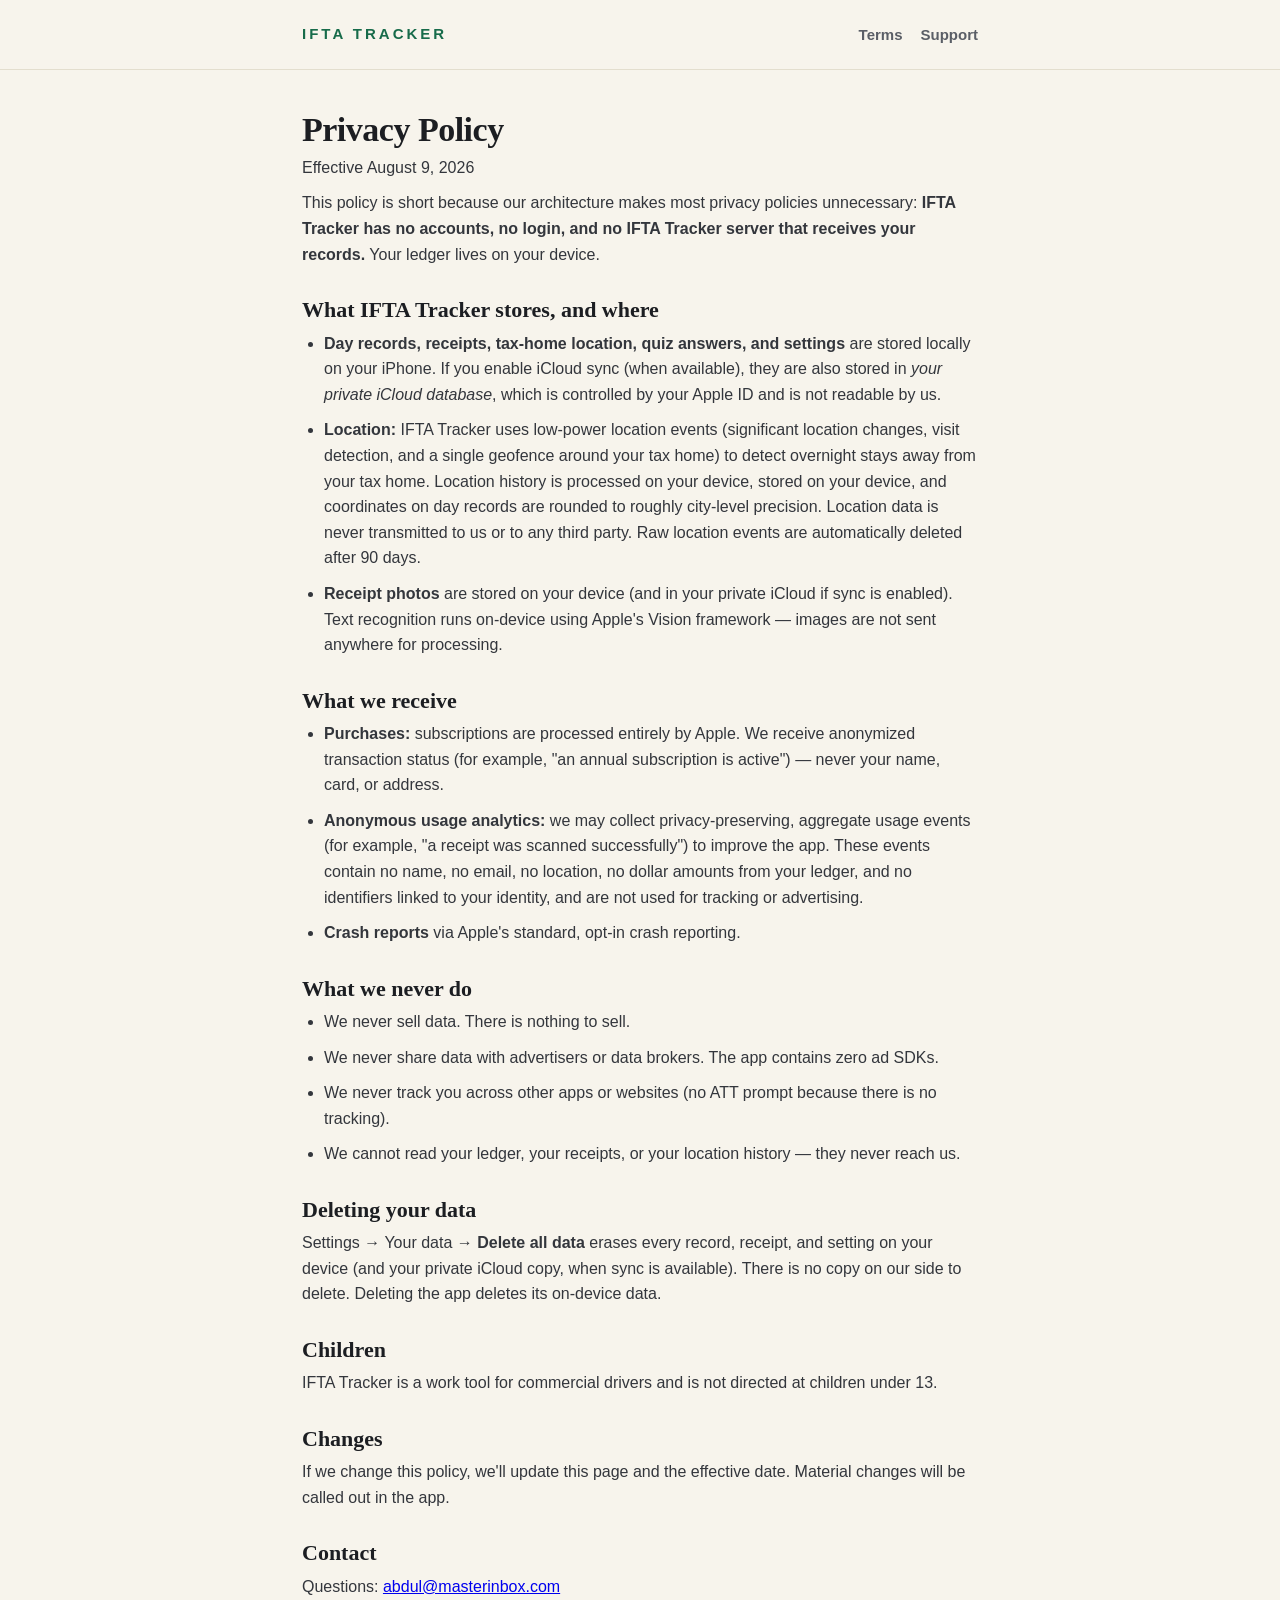
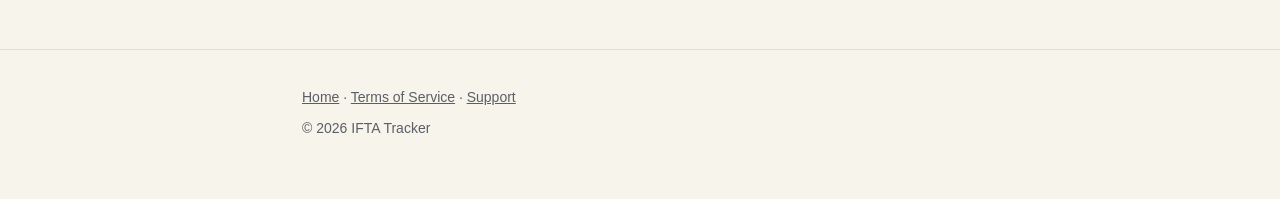
==== privacy/index.html @ a879c94c "IFTA Tracker marketing site: landing, privacy, terms, support" ====
<!DOCTYPE html>
<html lang="en">
<head>
<meta charset="utf-8">
<meta name="viewport" content="width=device-width, initial-scale=1">
<title>Privacy Policy — IFTA Tracker</title>
<link rel="stylesheet" href="../style.css">
</head>
<body>
<header class="site">
  <div class="wrap">
    <a class="wordmark" href="../">IFTA TRACKER</a>
    <nav class="nav"><a href="../terms/">Terms</a><a href="../support/">Support</a></nav>
  </div>
</header>

<section class="tight legal">
  <div class="wrap">
    <h1>Privacy Policy</h1>
    <p class="meta">Effective August 9, 2026</p>

    <p>This policy is short because our architecture makes most privacy policies
    unnecessary: <strong>IFTA Tracker has no accounts, no login, and no IFTA Tracker server that
    receives your records.</strong> Your ledger lives on your device.</p>

    <h2>What IFTA Tracker stores, and where</h2>
    <ul>
      <li><strong>Day records, receipts, tax-home location, quiz answers, and settings</strong>
      are stored locally on your iPhone. If you enable iCloud sync (when available), they
      are also stored in <em>your private iCloud database</em>, which is controlled by
      your Apple ID and is not readable by us.</li>
      <li><strong>Location:</strong> IFTA Tracker uses low-power location events (significant
      location changes, visit detection, and a single geofence around your tax home) to
      detect overnight stays away from your tax home. Location history is processed on
      your device, stored on your device, and coordinates on day records are rounded to
      roughly city-level precision. Location data is never transmitted to us or to any
      third party. Raw location events are automatically deleted after 90 days.</li>
      <li><strong>Receipt photos</strong> are stored on your device (and in your private
      iCloud if sync is enabled). Text recognition runs on-device using Apple's Vision
      framework — images are not sent anywhere for processing.</li>
    </ul>

    <h2>What we receive</h2>
    <ul>
      <li><strong>Purchases:</strong> subscriptions are processed entirely by Apple. We
      receive anonymized transaction status (for example, "an annual subscription is
      active") — never your name, card, or address.</li>
      <li><strong>Anonymous usage analytics:</strong> we may collect privacy-preserving,
      aggregate usage events (for example, "a receipt was scanned successfully") to
      improve the app. These events contain no name, no email, no location, no dollar
      amounts from your ledger, and no identifiers linked to your identity, and are not
      used for tracking or advertising.</li>
      <li><strong>Crash reports</strong> via Apple's standard, opt-in crash reporting.</li>
    </ul>

    <h2>What we never do</h2>
    <ul>
      <li>We never sell data. There is nothing to sell.</li>
      <li>We never share data with advertisers or data brokers. The app contains zero ad SDKs.</li>
      <li>We never track you across other apps or websites (no ATT prompt because there is no tracking).</li>
      <li>We cannot read your ledger, your receipts, or your location history — they never reach us.</li>
    </ul>

    <h2>Deleting your data</h2>
    <p>Settings → Your data → <strong>Delete all data</strong> erases every record,
    receipt, and setting on your device (and your private iCloud copy, when sync is
    available). There is no copy on our side to delete. Deleting the app deletes its
    on-device data.</p>

    <h2>Children</h2>
    <p>IFTA Tracker is a work tool for commercial drivers and is not directed at children
    under 13.</p>

    <h2>Changes</h2>
    <p>If we change this policy, we'll update this page and the effective date. Material
    changes will be called out in the app.</p>

    <h2>Contact</h2>
    <p>Questions: <a href="mailto:abdul@masterinbox.com">abdul@masterinbox.com</a></p>
  </div>
</section>

<footer class="site">
  <div class="wrap">
    <p><a href="../">Home</a> · <a href="../terms/">Terms of Service</a> · <a href="../support/">Support</a></p>
    <p style="margin-top:8px">© 2026 IFTA Tracker</p>
  </div>
</footer>
</body>
</html>
---- style.css ----
/* Road Ledger — IFTA Tracker marketing site */
:root {
  --paper: #F7F4EC;
  --surface: #FFFFFF;
  --ink: #1C1E22;
  --ink2: #5A5E66;
  --rule: #E3DECE;
  --money: #176B4A;
  --money-dark: #0F4D34;
  --amber: #E8A13D;
  --likely: #A87A0B;
  --likely-fill: #F6EAC9;
  --alert: #B3261E;
}
* { margin: 0; padding: 0; box-sizing: border-box; }
html { scroll-behavior: smooth; }
body {
  background: var(--paper);
  color: var(--ink);
  font-family: -apple-system, BlinkMacSystemFont, "Segoe UI", Roboto, Helvetica, Arial, sans-serif;
  line-height: 1.6;
  font-size: 18px;
}
.wrap { max-width: 720px; margin: 0 auto; padding: 0 22px; }
.wide { max-width: 1000px; }

header.site {
  padding: 20px 0;
  border-bottom: 1px solid var(--rule);
}
header.site .wrap { display: flex; justify-content: space-between; align-items: center; }
.wordmark {
  font-weight: 900; letter-spacing: 3px; font-size: 15px; color: var(--money);
  text-decoration: none;
}
.nav a { color: var(--ink2); text-decoration: none; margin-left: 18px; font-size: 15px; font-weight: 600; }
.nav a:hover { color: var(--money); }

h1, h2, h3, .serif {
  font-family: Georgia, "Times New Roman", serif;
  line-height: 1.15;
}
h1 { font-size: clamp(38px, 6vw, 58px); font-weight: 700; letter-spacing: -0.5px; }
h2 { font-size: clamp(28px, 4.5vw, 38px); margin-bottom: 18px; }
h3 { font-size: 22px; margin-bottom: 8px; }
.sub { color: var(--ink2); font-size: clamp(19px, 2.6vw, 22px); }

section { padding: 64px 0; }
section.tight { padding: 40px 0; }
.rule-top { border-top: 1px solid var(--rule); }

.eyebrow {
  font-size: 13px; font-weight: 800; letter-spacing: 2px; text-transform: uppercase;
  color: var(--likely); margin-bottom: 14px;
}
.money { color: var(--money); }
.big-money {
  font-size: clamp(52px, 9vw, 84px); font-weight: 900; color: var(--money);
  font-variant-numeric: tabular-nums; letter-spacing: -1px;
  font-family: -apple-system, BlinkMacSystemFont, sans-serif;
}

.cta, .cta:visited {
  display: inline-block; background: var(--money); color: #fff; text-decoration: none;
  font-weight: 800; font-size: 19px; padding: 18px 36px; border-radius: 14px;
  box-shadow: 0 6px 24px rgba(23, 107, 74, 0.35);
}
.cta:hover { background: var(--money-dark); }
.cta-sub { display: block; margin-top: 10px; color: var(--ink2); font-size: 14px; }

.card {
  background: var(--surface); border: 1px solid var(--rule); border-radius: 16px;
  padding: 26px; margin: 14px 0;
}
.stamp {
  display: inline-block; border: 2px solid var(--likely); color: var(--likely);
  background: var(--likely-fill); border-radius: 6px; padding: 2px 10px;
  font-size: 12px; font-weight: 900; letter-spacing: 1px;
}

.ledger-table { width: 100%; border-collapse: collapse; margin: 18px 0; }
.ledger-table td {
  padding: 12px 6px; border-bottom: 1px solid var(--rule);
  font-variant-numeric: tabular-nums;
}
.ledger-table td:last-child { text-align: right; font-weight: 800; color: var(--money); }

.dark {
  background: var(--money); color: #fff;
}
.dark h2, .dark h3 { color: #fff; }
.dark .sub, .dark p { color: #DCE9E0; }
.dark .card { background: rgba(255,255,255,0.07); border-color: rgba(255,255,255,0.18); }
.dark .card p, .dark .card li { color: #ECF3EE; }

.shots { display: flex; gap: 18px; justify-content: center; flex-wrap: wrap; margin-top: 30px; }
.shots img {
  width: min(270px, 80vw); border-radius: 24px; border: 1px solid var(--rule);
  box-shadow: 0 18px 50px rgba(28, 30, 34, 0.18);
}

.faq details {
  background: var(--surface); border: 1px solid var(--rule); border-radius: 12px;
  padding: 16px 20px; margin-bottom: 10px;
}
.faq summary { font-weight: 700; cursor: pointer; font-size: 17px; }
.faq details p { margin-top: 10px; color: var(--ink2); }

footer.site {
  border-top: 1px solid var(--rule); padding: 36px 0 60px; color: var(--ink2); font-size: 14px;
}
footer.site a { color: var(--ink2); }
.disclaimer {
  font-size: 13px; color: var(--ink2); border-left: 3px solid var(--amber);
  padding-left: 14px; margin-top: 18px;
}

/* legal pages */
.legal h1 { font-size: 34px; margin-bottom: 6px; }
.legal h2 { font-size: 22px; margin: 30px 0 8px; }
.legal p, .legal li { color: #33363c; font-size: 16px; margin-bottom: 10px; }
.legal ul { padding-left: 22px; }
.meta { color: var(--ink2); font-size: 14px; margin-bottom: 26px; }
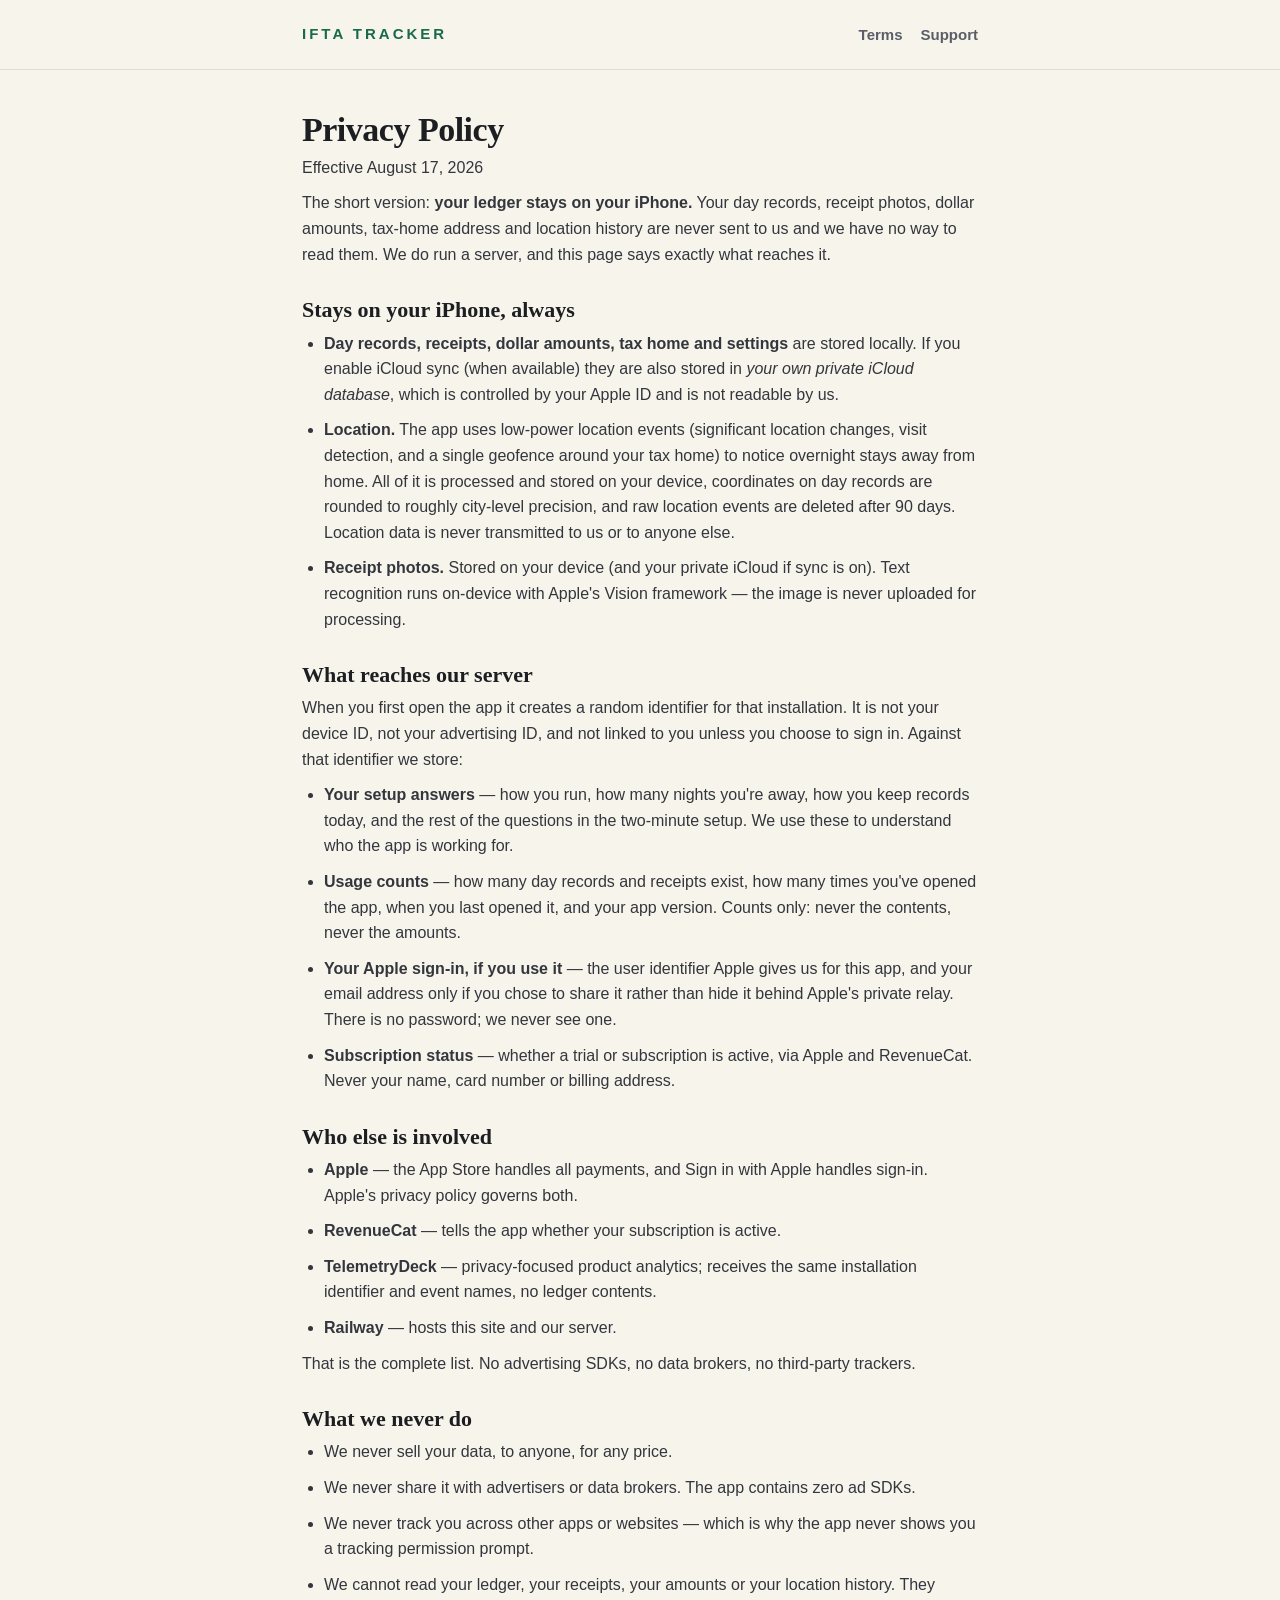
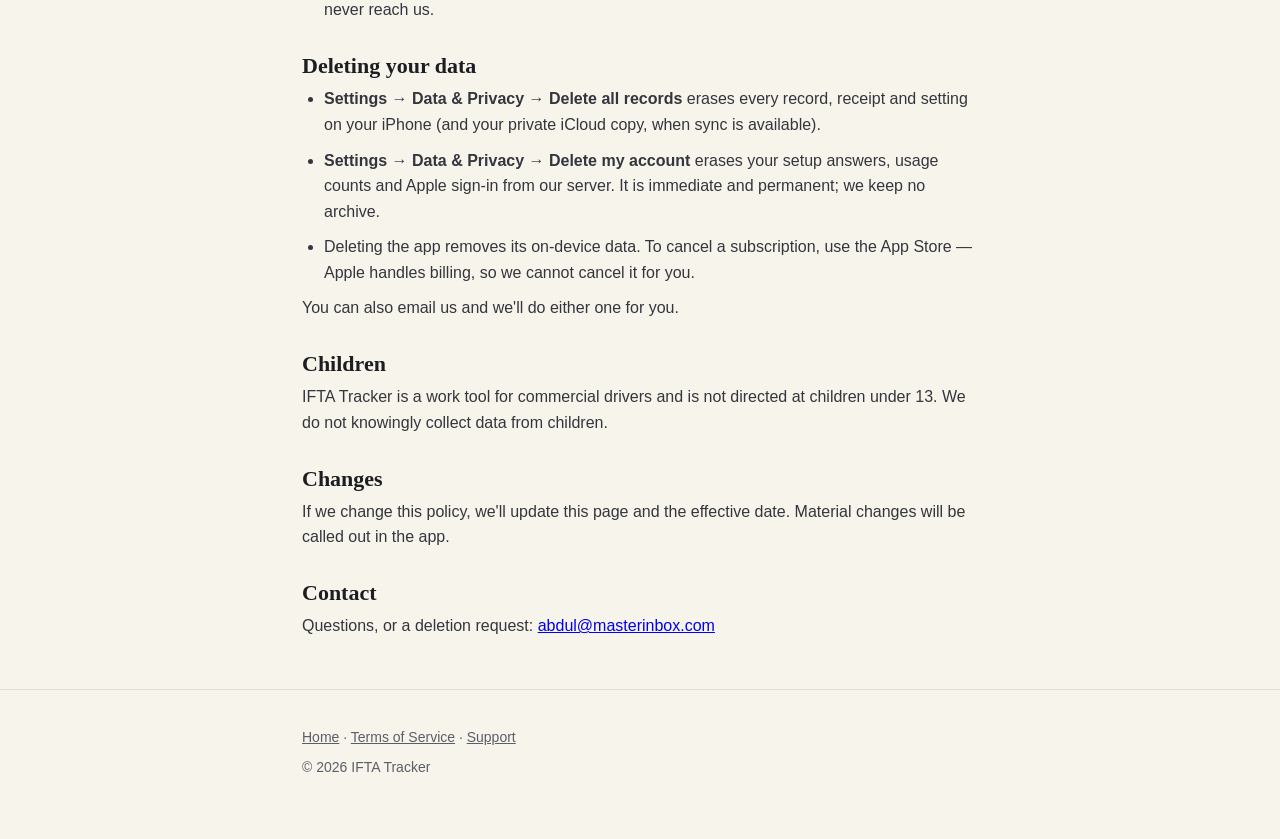
==== commit 9d59f885: "Privacy policy: say what actually reaches the server The app now has Sign in with Apple and reports " ====
--- a/privacy/index.html
+++ b/privacy/index.html
@@ -17,66 +17,93 @@
 <section class="tight legal">
   <div class="wrap">
     <h1>Privacy Policy</h1>
-    <p class="meta">Effective August 9, 2026</p>
+    <p class="meta">Effective August 17, 2026</p>
 
-    <p>This policy is short because our architecture makes most privacy policies
-    unnecessary: <strong>IFTA Tracker has no accounts, no login, and no IFTA Tracker server that
-    receives your records.</strong> Your ledger lives on your device.</p>
+    <p>The short version: <strong>your ledger stays on your iPhone.</strong> Your day
+    records, receipt photos, dollar amounts, tax-home address and location history are
+    never sent to us and we have no way to read them. We do run a server, and this page
+    says exactly what reaches it.</p>
 
-    <h2>What IFTA Tracker stores, and where</h2>
+    <h2>Stays on your iPhone, always</h2>
     <ul>
-      <li><strong>Day records, receipts, tax-home location, quiz answers, and settings</strong>
-      are stored locally on your iPhone. If you enable iCloud sync (when available), they
-      are also stored in <em>your private iCloud database</em>, which is controlled by
-      your Apple ID and is not readable by us.</li>
-      <li><strong>Location:</strong> IFTA Tracker uses low-power location events (significant
+      <li><strong>Day records, receipts, dollar amounts, tax home and settings</strong> are
+      stored locally. If you enable iCloud sync (when available) they are also stored in
+      <em>your own private iCloud database</em>, which is controlled by your Apple ID and
+      is not readable by us.</li>
+      <li><strong>Location.</strong> The app uses low-power location events (significant
       location changes, visit detection, and a single geofence around your tax home) to
-      detect overnight stays away from your tax home. Location history is processed on
-      your device, stored on your device, and coordinates on day records are rounded to
-      roughly city-level precision. Location data is never transmitted to us or to any
-      third party. Raw location events are automatically deleted after 90 days.</li>
-      <li><strong>Receipt photos</strong> are stored on your device (and in your private
-      iCloud if sync is enabled). Text recognition runs on-device using Apple's Vision
-      framework — images are not sent anywhere for processing.</li>
+      notice overnight stays away from home. All of it is processed and stored on your
+      device, coordinates on day records are rounded to roughly city-level precision, and
+      raw location events are deleted after 90 days. Location data is never transmitted to
+      us or to anyone else.</li>
+      <li><strong>Receipt photos.</strong> Stored on your device (and your private iCloud
+      if sync is on). Text recognition runs on-device with Apple's Vision framework — the
+      image is never uploaded for processing.</li>
     </ul>
 
-    <h2>What we receive</h2>
+    <h2>What reaches our server</h2>
+    <p>When you first open the app it creates a random identifier for that installation.
+    It is not your device ID, not your advertising ID, and not linked to you unless you
+    choose to sign in. Against that identifier we store:</p>
     <ul>
-      <li><strong>Purchases:</strong> subscriptions are processed entirely by Apple. We
-      receive anonymized transaction status (for example, "an annual subscription is
-      active") — never your name, card, or address.</li>
-      <li><strong>Anonymous usage analytics:</strong> we may collect privacy-preserving,
-      aggregate usage events (for example, "a receipt was scanned successfully") to
-      improve the app. These events contain no name, no email, no location, no dollar
-      amounts from your ledger, and no identifiers linked to your identity, and are not
-      used for tracking or advertising.</li>
-      <li><strong>Crash reports</strong> via Apple's standard, opt-in crash reporting.</li>
+      <li><strong>Your setup answers</strong> — how you run, how many nights you're away,
+      how you keep records today, and the rest of the questions in the two-minute setup.
+      We use these to understand who the app is working for.</li>
+      <li><strong>Usage counts</strong> — how many day records and receipts exist, how many
+      times you've opened the app, when you last opened it, and your app version. Counts
+      only: never the contents, never the amounts.</li>
+      <li><strong>Your Apple sign-in, if you use it</strong> — the user identifier Apple
+      gives us for this app, and your email address only if you chose to share it rather
+      than hide it behind Apple's private relay. There is no password; we never see one.</li>
+      <li><strong>Subscription status</strong> — whether a trial or subscription is active,
+      via Apple and RevenueCat. Never your name, card number or billing address.</li>
     </ul>
+
+    <h2>Who else is involved</h2>
+    <ul>
+      <li><strong>Apple</strong> — the App Store handles all payments, and Sign in with
+      Apple handles sign-in. Apple's privacy policy governs both.</li>
+      <li><strong>RevenueCat</strong> — tells the app whether your subscription is active.</li>
+      <li><strong>TelemetryDeck</strong> — privacy-focused product analytics; receives the
+      same installation identifier and event names, no ledger contents.</li>
+      <li><strong>Railway</strong> — hosts this site and our server.</li>
+    </ul>
+    <p>That is the complete list. No advertising SDKs, no data brokers, no third-party
+    trackers.</p>
 
     <h2>What we never do</h2>
     <ul>
-      <li>We never sell data. There is nothing to sell.</li>
-      <li>We never share data with advertisers or data brokers. The app contains zero ad SDKs.</li>
-      <li>We never track you across other apps or websites (no ATT prompt because there is no tracking).</li>
-      <li>We cannot read your ledger, your receipts, or your location history — they never reach us.</li>
+      <li>We never sell your data, to anyone, for any price.</li>
+      <li>We never share it with advertisers or data brokers. The app contains zero ad SDKs.</li>
+      <li>We never track you across other apps or websites — which is why the app never
+      shows you a tracking permission prompt.</li>
+      <li>We cannot read your ledger, your receipts, your amounts or your location history.
+      They never reach us.</li>
     </ul>
 
     <h2>Deleting your data</h2>
-    <p>Settings → Your data → <strong>Delete all data</strong> erases every record,
-    receipt, and setting on your device (and your private iCloud copy, when sync is
-    available). There is no copy on our side to delete. Deleting the app deletes its
-    on-device data.</p>
+    <ul>
+      <li><strong>Settings → Data &amp; Privacy → Delete all records</strong> erases every
+      record, receipt and setting on your iPhone (and your private iCloud copy, when sync
+      is available).</li>
+      <li><strong>Settings → Data &amp; Privacy → Delete my account</strong> erases your
+      setup answers, usage counts and Apple sign-in from our server. It is immediate and
+      permanent; we keep no archive.</li>
+      <li>Deleting the app removes its on-device data. To cancel a subscription, use the
+      App Store — Apple handles billing, so we cannot cancel it for you.</li>
+    </ul>
+    <p>You can also email us and we'll do either one for you.</p>
 
     <h2>Children</h2>
     <p>IFTA Tracker is a work tool for commercial drivers and is not directed at children
-    under 13.</p>
+    under 13. We do not knowingly collect data from children.</p>
 
     <h2>Changes</h2>
     <p>If we change this policy, we'll update this page and the effective date. Material
     changes will be called out in the app.</p>
 
     <h2>Contact</h2>
-    <p>Questions: <a href="mailto:abdul@masterinbox.com">abdul@masterinbox.com</a></p>
+    <p>Questions, or a deletion request: <a href="mailto:abdul@masterinbox.com">abdul@masterinbox.com</a></p>
   </div>
 </section>
 
--- a/style.css
+++ b/style.css
@@ -8,7 +8,9 @@
   --money: #176B4A;
   --money-dark: #0F4D34;
   --amber: #E8A13D;
-  --likely: #A87A0B;
+  /* Darkened from #A87A0B: it only ever paints small text (eyebrow, the
+     LIKELY badge) and failed WCAG AA on both paper and the amber fill. */
+  --likely: #7E5B07;
   --likely-fill: #F6EAC9;
   --alert: #B3261E;
 }
@@ -92,11 +94,76 @@
 .dark .sub, .dark p { color: #DCE9E0; }
 .dark .card { background: rgba(255,255,255,0.07); border-color: rgba(255,255,255,0.18); }
 .dark .card p, .dark .card li { color: #ECF3EE; }
+/* Anything painted --money is invisible on the green ground. Flip the
+   accent text to white inside dark sections and lighten the rules, so
+   these never need an inline colour patch at the call site. */
+.dark .money,
+.dark .big-money,
+.dark .eyebrow,
+.dark strong,
+.dark .ledger-table td,
+.dark .ledger-table td:last-child { color: #fff; }
+.dark .ledger-table td { border-bottom-color: rgba(255,255,255,0.22); }
 
-.shots { display: flex; gap: 18px; justify-content: center; flex-wrap: wrap; margin-top: 30px; }
+/* Quote wall. These are real posts by real drivers about the paperwork,
+   quoted short and linked back. Nobody here endorsed this app, and the
+   markup must never imply they did. */
+.quotes { display: grid; grid-template-columns: repeat(auto-fit, minmax(268px, 1fr)); gap: 14px; margin-top: 26px; }
+.quotes figure {
+  background: var(--surface); border: 1px solid var(--rule); border-radius: var(--r, 16px);
+  padding: 18px 20px 14px;
+}
+.quotes blockquote { font-size: 18px; line-height: 1.45; font-weight: 600; }
+.quotes figcaption { margin-top: 10px; font-size: 13px; color: var(--ink2); }
+.quotes figcaption a { color: var(--ink2); }
+.dark .quotes figure { background: rgba(255,255,255,0.07); border-color: rgba(255,255,255,0.18); }
+.dark .quotes blockquote { color: #fff; }
+.dark .quotes figcaption, .dark .quotes figcaption a { color: #DCE9E0; }
+.source-note { font-size: 13px; color: var(--ink2); margin-top: 16px; }
+
+/* Slider calculator. Everything is driven off one range input so the
+   number a driver lands on is his own, not our average. */
+.calc { margin-top: 24px; }
+.calc-head { display: flex; justify-content: space-between; align-items: baseline; gap: 12px; }
+.calc-head label { font-size: 17px; font-weight: 600; }
+.calc-nights { font-size: 34px; font-weight: 900; font-variant-numeric: tabular-nums; }
+.calc input[type="range"] {
+  -webkit-appearance: none; appearance: none; width: 100%; margin: 16px 0 4px;
+  height: 8px; border-radius: 999px; background: rgba(255,255,255,0.28); outline: none;
+}
+.calc input[type="range"]::-webkit-slider-thumb {
+  -webkit-appearance: none; appearance: none; width: 34px; height: 34px;
+  border-radius: 50%; background: #fff; border: 3px solid var(--money);
+  cursor: pointer; box-shadow: 0 3px 10px rgba(0,0,0,0.3);
+}
+.calc input[type="range"]::-moz-range-thumb {
+  width: 34px; height: 34px; border-radius: 50%; background: #fff;
+  border: 3px solid var(--money); cursor: pointer;
+}
+.calc input[type="range"]:focus-visible { outline: 3px solid #fff; outline-offset: 4px; }
+.calc-scale { display: flex; justify-content: space-between; font-size: 13px; opacity: 0.8; }
+.calc-out { margin-top: 22px; text-align: center; }
+.calc-year { font-size: clamp(46px, 10vw, 76px); font-weight: 900; line-height: 1;
+  font-variant-numeric: tabular-nums; letter-spacing: -1px; }
+.calc-label { font-size: 15px; margin-top: 8px; opacity: 0.9; }
+.calc-multiple { margin-top: 16px; font-size: 20px; font-weight: 700; }
+
+/* Price: the eye lands on the dollars, the cents stay legible because the
+   charge really is $99.99 and the page must not imply otherwise. */
+.price-lockup { display: inline-flex; align-items: flex-start; justify-content: center; }
+.price-cents { font-size: 0.42em; font-weight: 800; margin-top: 0.42em; }
+.price-term { font-size: 0.28em; font-weight: 700; margin-top: 1.3em; margin-left: 6px; opacity: 0.9; }
+
+.shots { display: flex; gap: 22px; justify-content: center; flex-wrap: wrap; margin-top: 30px; }
+.shots figure { width: min(258px, 78vw); }
 .shots img {
-  width: min(270px, 80vw); border-radius: 24px; border: 1px solid var(--rule);
+  width: 100%; height: auto; display: block;
+  border-radius: 24px; border: 1px solid var(--rule);
   box-shadow: 0 18px 50px rgba(28, 30, 34, 0.18);
+}
+.shots figcaption {
+  margin-top: 12px; text-align: center; font-size: 15px;
+  font-weight: 600; color: var(--ink2);
 }
 
 .faq details {
